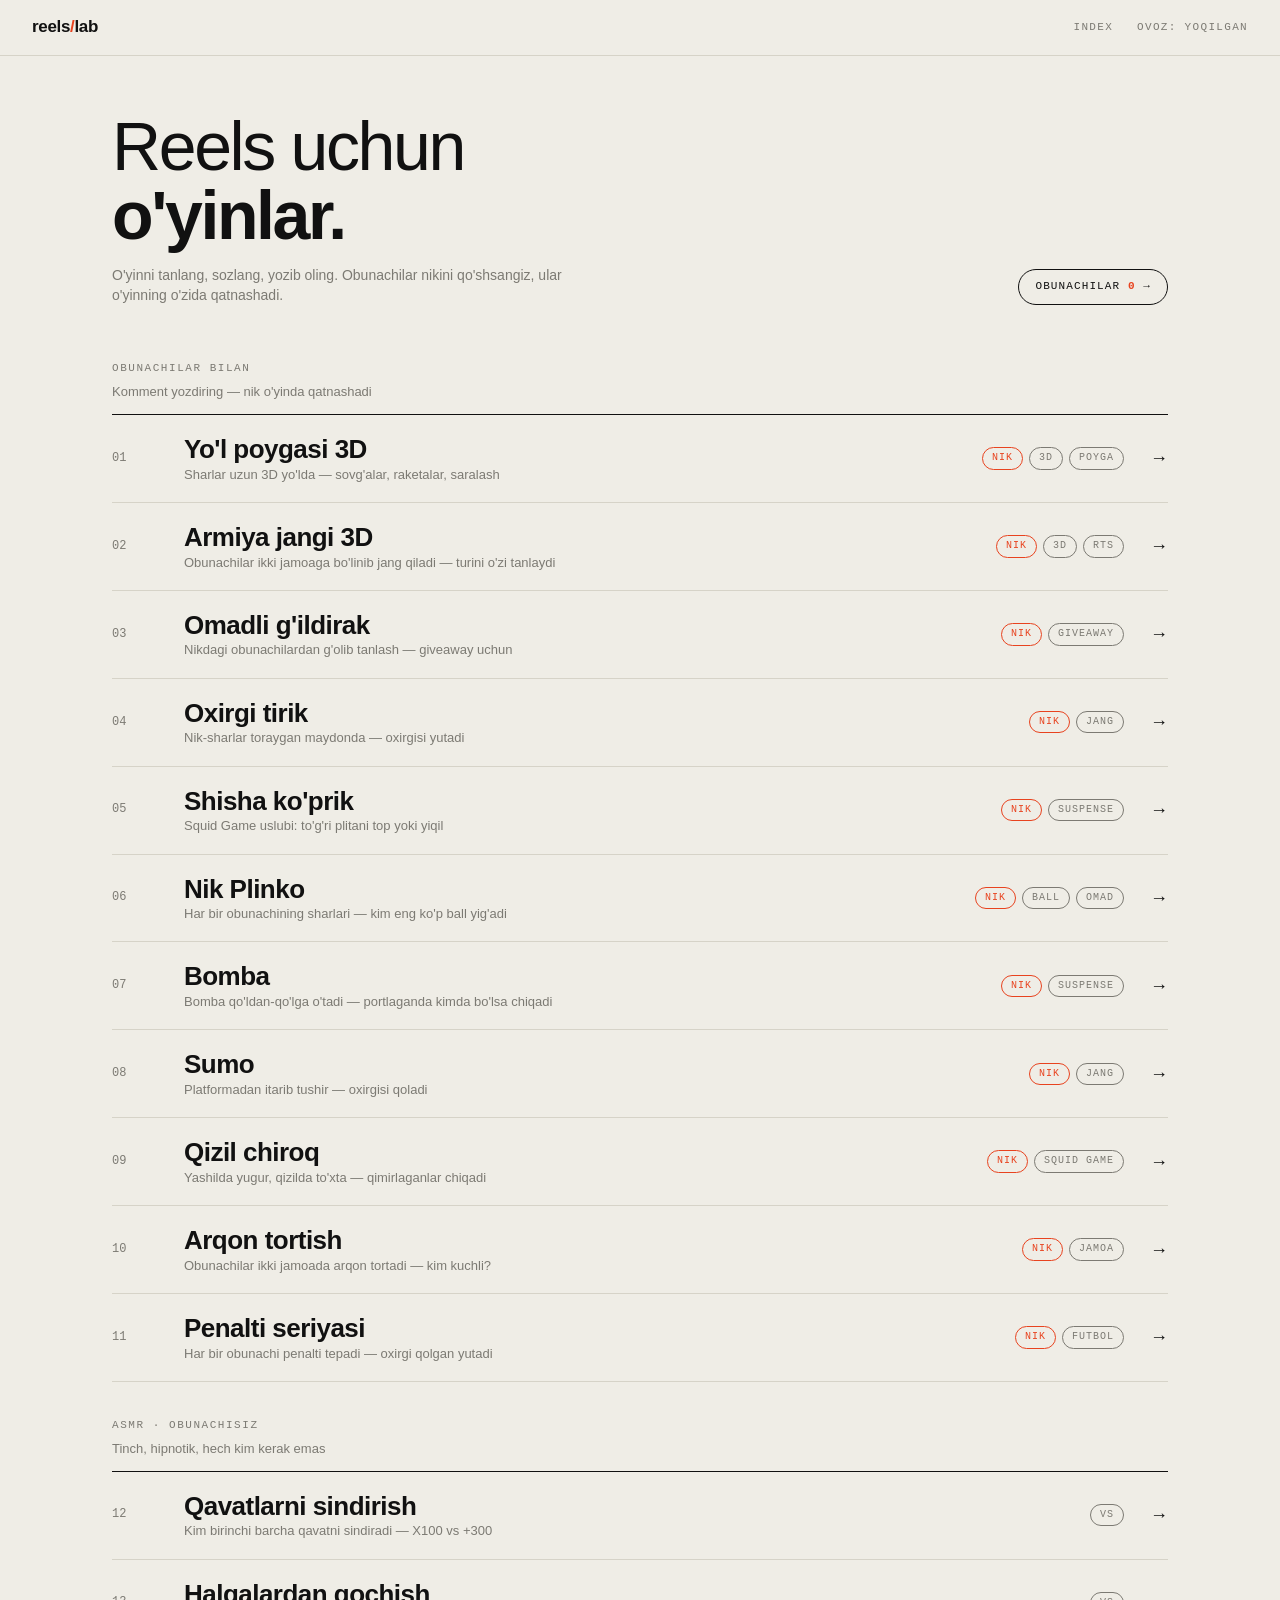
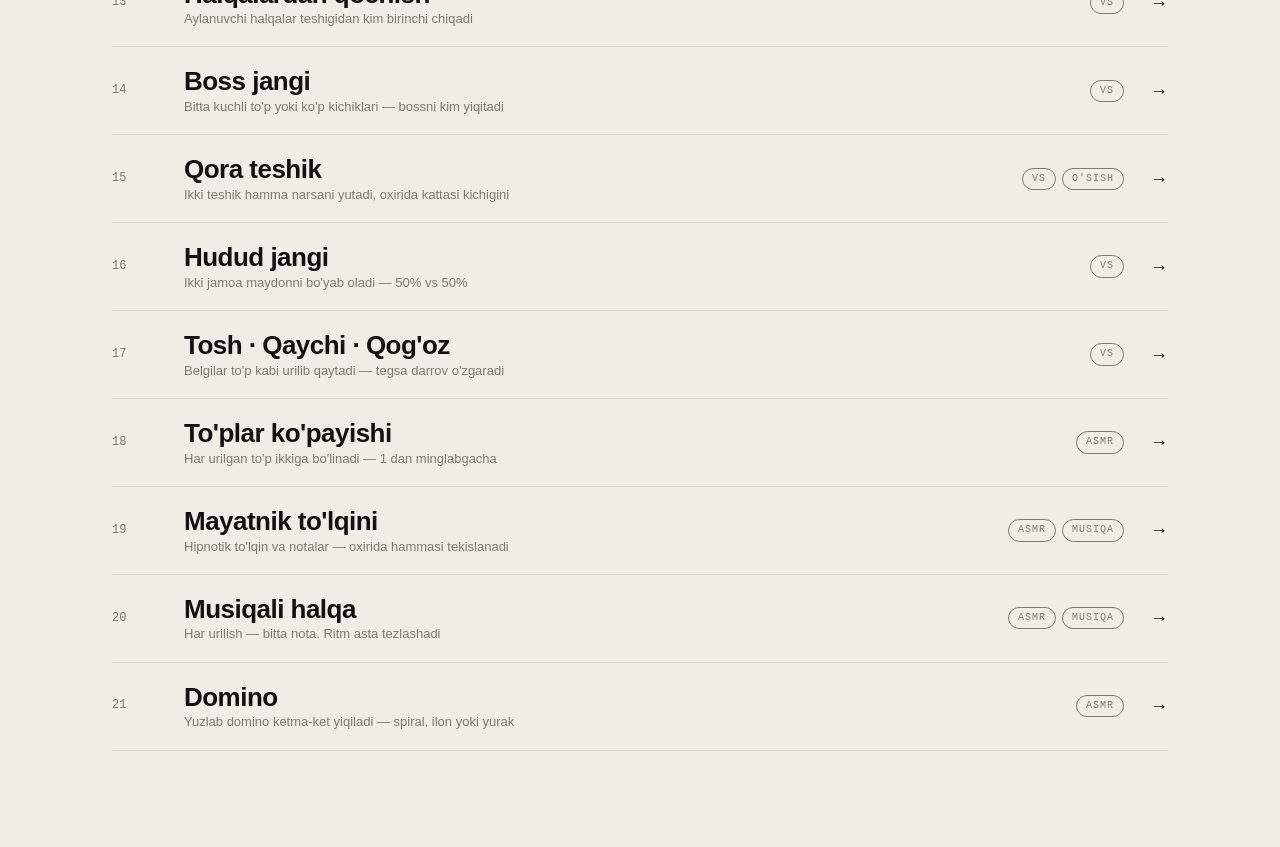
==== index.html @ 3767e145 "first commit" ====
<!DOCTYPE html>
<html lang="uz">
<head>
    <meta charset="UTF-8">
    <meta name="viewport" content="width=device-width, initial-scale=1">
    <title>Reels Lab — Reels uchun o'yinlar</title>
    <link rel="stylesheet" href="css/app.css">
</head>
<body>
    <header class="bar">
        <div class="mark">reels<i>/</i>lab</div>
        <nav>
            <button class="link" id="navHome">Index</button>
            <button class="link" id="navMute">Ovoz: yoqilgan</button>
        </nav>
    </header>

    <!-- BOSH SAHIFA -->
    <main id="home" class="home">
        <div class="hero">
            <div>
                <h1>Reels uchun<br><b>o'yinlar.</b></h1>
                <p>O'yinni tanlang, sozlang, yozib oling. Obunachilar nikini qo'shsangiz, ular o'yinning o'zida qatnashadi.</p>
            </div>
            <button class="roster-chip" id="homeRoster">Obunachilar <b id="homeRosterCount">0</b> →</button>
        </div>
        <div id="index"></div>
    </main>

    <!-- STUDIYA -->
    <main id="studio" class="studio" hidden>
        <section class="stage-col">
            <div class="phone">
                <canvas id="stage"></canvas>
                <div class="gate" id="gate" hidden>
                    <div class="gate-card">
                        <div class="gate-kicker">Tayyor</div>
                        <h3>Boshlashdan oldin</h3>
                        <p>Videoga yozib olib boshlaymizmi yoki shunchaki ko'rib chiqamizmi?</p>
                        <button class="btn solid wide" id="gateRec">● Yozib boshlash</button>
                        <button class="btn wide" id="gatePlay">▶ Yozuvsiz boshlash</button>
                    </div>
                </div>
            </div>
            <div class="controls">
                <button class="btn" id="btnRestart">↻ Qayta</button>
                <button class="btn" id="btnPause">Pauza</button>
                <button class="btn rec" id="btnRec">Yozish</button>
                <span class="timer" id="recTimer"></span>
                <a class="save" id="saveLink" hidden>Videoni saqlash</a>
                <a class="save" id="srtLink" hidden>Diktor matni (.srt)</a>
                <div class="rec-note" id="recNote"></div>
            </div>
        </section>
        <aside class="side">
            <div class="side-head">
                <button class="link back" id="btnBack">← Index</button>
                <h2 id="gameName"></h2>
                <p id="gameTagline"></p>
            </div>
            <div class="tabs">
                <button class="tab on" data-tab="game">O'yin</button>
                <button class="tab" data-tab="video">Video</button>
                <button class="tab" data-tab="roster">Obunachilar</button>
            </div>
            <div class="panels">
                <div id="panelGame"></div>
                <div id="panelVideo" hidden></div>
                <div id="panelVoice" hidden></div>
                <div id="panelRoster" hidden>
                    <div class="roster-count"><span id="rosterCount">0</span><small>nik</small></div>
                    <ol class="steps">
                        <li>Videoda: "Nikingizni kommentga yozing — o'yinda qatnashasiz".</li>
                        <li>Kommentlardagi nik-larni nusxalab, shu yerga joylang (har qatorga bitta yoki vergul bilan).</li>
                        <li>"nik" belgisi bor o'yinlar ularni avtomatik ishtirokchi qiladi, yetmasa emoji/bot to'ldiradi.</li>
                        <li>Armiya jangida jangchi turini tanlash uchun: <b>nik ritsar</b>, <b>nik:kamonchi</b>, jodugar, otliq yoki shifokor.</li>
                    </ol>
                    <div class="field">
                        <div class="field-head"><label class="field-label">Nik ro'yxati</label></div>
                        <textarea id="rosterText" rows="12" placeholder="@ali_01&#10;sevara&#10;javohir, madina"></textarea>
                    </div>
                    <div class="row-btns">
                        <button class="btn" id="rosterShuffle">Aralashtirish</button>
                        <button class="btn" id="rosterDemo">Namuna 12 ta</button>
                        <button class="btn" id="rosterClear">Tozalash</button>
                    </div>

                    <div class="group">Zaxira nusxa</div>
                    <p class="rost-help">Ro'yxat, jangchi turlari, jamoalar va statistika brauzer xotirasida saqlanadi. Boshqa kompyuterda davom etish uchun faylga saqlang va u yerda tiklang.</p>
                    <div class="row-btns">
                        <button class="btn solid" id="rosterExport">⬇ Faylga saqlash</button>
                        <button class="btn" id="rosterImport">⬆ Tiklash (qo'shish)</button>
                        <button class="btn" id="rosterImportReplace">⬆ Tiklash (almashtirish)</button>
                        <input type="file" id="rosterFile" accept=".json,application/json" hidden>
                    </div>
                    <div class="rost-note" id="rosterNote"></div>

                    <div class="group">Obunachilar jadvali</div>
                    <div id="rosterTable" class="rost-table"></div>
                    <div class="row-btns">
                        <button class="btn" id="teamsReset">Jamoalarni tozalash</button>
                        <button class="btn" id="statsReset">Statistikani tozalash</button>
                    </div>
                </div>
            </div>
        </aside>
    </main>

    <!-- tashqi kutubxona (lokal nusxa) -->
    <script src="lib/three.min.js"></script>
    <script src="lib/post/CopyShader.js"></script>
    <script src="lib/post/LuminosityHighPassShader.js"></script>
    <script src="lib/post/EffectComposer.js"></script>
    <script src="lib/post/MaskPass.js"></script>
    <script src="lib/post/ShaderPass.js"></script>
    <script src="lib/post/RenderPass.js"></script>
    <script src="lib/post/UnrealBloomPass.js"></script>

    <!-- core -->
    <script src="js/core/util.js"></script>
    <script src="js/core/draw.js"></script>
    <script src="js/core/audio.js"></script>
    <script src="js/core/fx.js"></script>
    <script src="js/core/registry.js"></script>
    <script src="js/core/gl.js"></script>
    <script src="js/core/mp4fix.js"></script>
    <script src="js/core/recorder.js"></script>
    <script src="js/core/session.js"></script>

    <!-- features -->
    <script src="js/features/roster.js"></script>
    <script src="js/features/narrator.js"></script>
    <script src="js/features/backup.js"></script>
    <script src="js/features/video-settings.js"></script>
    <script src="js/features/overlay.js"></script>

    <!-- o'yinlar (tartib bosh sahifadagi tartibni belgilaydi) -->
    <script src="js/games/track3d/track-builder.js"></script>
    <script src="js/games/track3d/rail-physics.js"></script>
    <script src="js/games/track3d/scene.js"></script>
    <script src="js/games/track3d/index.js"></script>
    <script src="js/games/army/sim.js"></script>
    <script src="js/games/army/units.js"></script>
    <script src="js/games/army/scene.js"></script>
    <script src="js/games/army/index.js"></script>
    <script src="js/games/wheel.js"></script>
    <script src="js/games/royale.js"></script>
    <script src="js/games/glass-bridge.js"></script>
    <script src="js/games/nick-plinko.js"></script>
    <script src="js/games/bomb.js"></script>
    <script src="js/games/sumo.js"></script>
    <script src="js/games/red-light.js"></script>
    <script src="js/games/tug.js"></script>
    <script src="js/games/penalty.js"></script>
    <script src="js/games/vs/vs-kit.js"></script>
    <script src="js/games/vs/floors.js"></script>
    <script src="js/games/vs/rings.js"></script>
    <script src="js/games/vs/boss.js"></script>
    <script src="js/games/hole.js"></script>
    <script src="js/games/territory.js"></script>
    <script src="js/games/rps.js"></script>
    <script src="js/games/multiply.js"></script>
    <script src="js/games/pendulum.js"></script>
    <script src="js/games/note-ring.js"></script>
    <script src="js/games/domino.js"></script>

    <!-- ui -->
    <script src="js/ui/form.js"></script>
    <script src="js/ui/shell.js"></script>
</body>
</html>
---- css/app.css ----
/* Reels Lab — minimal, qog'ozsimon dizayn. Bitta urg'u rangi, ingichka chiziqlar, tipografiya hal qiladi. */
:root {
    --paper: #efede6;
    --card: #f7f6f1;
    --ink: #111111;
    --mute: #7c7a73;
    --rule: #d6d3c8;
    --accent: #e8431f;
    --mono: ui-monospace, "SF Mono", "JetBrains Mono", Consolas, "Liberation Mono", monospace;
    --sans: "Inter", "Segoe UI", "Helvetica Neue", Arial, sans-serif;
}

* { box-sizing: border-box; }
html, body { margin: 0; height: 100%; }
body {
    background: var(--paper);
    color: var(--ink);
    font-family: var(--sans);
    font-size: 14px;
    line-height: 1.45;
    -webkit-font-smoothing: antialiased;
}
button { font: inherit; color: inherit; cursor: pointer; background: none; border: 0; padding: 0; }
[hidden] { display: none !important; }

/* ---------- yuqori qator ---------- */
.bar {
    height: 56px; padding: 0 32px;
    display: flex; align-items: center; justify-content: space-between;
    border-bottom: 1px solid var(--rule);
}
.mark { font-weight: 800; letter-spacing: -0.02em; font-size: 17px; }
.mark i { font-style: normal; color: var(--accent); }
.bar nav { display: flex; gap: 24px; align-items: center; }
.link { font-family: var(--mono); font-size: 11px; letter-spacing: .12em; text-transform: uppercase; color: var(--mute); }
.link:hover, .link.on { color: var(--ink); }

/* ---------- bosh sahifa ---------- */
.home { max-width: 1120px; margin: 0 auto; padding: 56px 32px 96px; }
.hero { display: flex; justify-content: space-between; align-items: flex-end; gap: 32px; margin-bottom: 56px; }
.hero h1 { margin: 0; font-weight: 300; font-size: clamp(36px, 6vw, 68px); line-height: 1.02; letter-spacing: -0.035em; }
.hero h1 b { font-weight: 800; }
.hero p { margin: 14px 0 0; color: var(--mute); max-width: 460px; }
.roster-chip {
    font-family: var(--mono); font-size: 11px; letter-spacing: .1em; text-transform: uppercase;
    border: 1px solid var(--ink); border-radius: 999px; padding: 9px 16px; white-space: nowrap;
}
.roster-chip:hover { background: var(--ink); color: var(--paper); }
.roster-chip b { color: var(--accent); }
.roster-chip:hover b { color: var(--paper); }

.group-title {
    font-family: var(--mono); font-size: 11px; letter-spacing: .14em; text-transform: uppercase;
    color: var(--mute); padding: 36px 0 12px; border-bottom: 1px solid var(--ink);
}
.group-title:first-of-type { padding-top: 0; }
.row {
    display: grid; grid-template-columns: 56px 1fr auto 28px; align-items: center; gap: 16px;
    padding: 20px 0; border-bottom: 1px solid var(--rule); width: 100%; text-align: left;
    transition: background .15s, color .15s, padding .15s;
}
.row:hover { background: var(--ink); color: var(--paper); padding-left: 16px; padding-right: 16px; }
.row .n { font-family: var(--mono); font-size: 12px; color: var(--mute); }
.row:hover .n, .row:hover .sub { color: #aaa79d; }
.row .name { font-size: 26px; font-weight: 600; letter-spacing: -0.02em; line-height: 1.1; }
.row .sub { display: block; margin-top: 4px; font-size: 13px; color: var(--mute); font-weight: 400; letter-spacing: 0; }
.tags { display: flex; gap: 6px; }
.tag { font-family: var(--mono); font-size: 10px; letter-spacing: .1em; text-transform: uppercase; border: 1px solid currentColor; border-radius: 999px; padding: 3px 9px; color: var(--mute); }
.tag.hot { color: var(--accent); border-color: var(--accent); }
.row:hover .tag { color: #aaa79d; }
.row:hover .tag.hot { color: #ff8a6b; border-color: #ff8a6b; }
.row .go { font-size: 18px; text-align: right; }

/* ---------- studiya ---------- */
.studio { display: grid; grid-template-columns: minmax(0, 1fr) 420px; height: calc(100vh - 56px); }
.stage-col { display: flex; flex-direction: column; align-items: center; justify-content: center; gap: 14px; padding: 20px; min-width: 0; background: #e6e3da; }
.phone { height: calc(100vh - 56px - 130px); max-height: 940px; aspect-ratio: 9 / 16; background: #0d0d10; border-radius: 18px; overflow: hidden; box-shadow: 0 1px 0 var(--rule), 0 30px 60px -30px rgba(0,0,0,.45); }
.phone canvas { width: 100%; height: 100%; display: block; }
.phone { position: relative; }
.gate { position: absolute; inset: 0; display: flex; align-items: center; justify-content: center; padding: 24px; background: rgba(13,13,16,.62); backdrop-filter: blur(3px); }
.gate-card { width: 100%; max-width: 300px; background: var(--paper); color: var(--ink); border-radius: 18px; padding: 24px 22px 22px; text-align: left; }
.gate-kicker { font-family: var(--mono); font-size: 10px; letter-spacing: .16em; text-transform: uppercase; color: var(--accent); }
.gate-card h3 { margin: 6px 0 6px; font-size: 22px; letter-spacing: -0.02em; }
.gate-card p { margin: 0 0 18px; color: var(--mute); font-size: 13px; }
.group-note { display: block; margin-top: 6px; text-transform: none; letter-spacing: 0; font-family: var(--sans); font-size: 13px; color: var(--mute); }
.rec-note { flex-basis: 100%; text-align: center; font-size: 12px; color: var(--accent); min-height: 0; }
.btn.wide { display: block; width: 100%; margin-top: 8px; text-align: center; }
.controls { display: flex; align-items: center; gap: 10px; flex-wrap: wrap; justify-content: center; }
.btn {
    font-family: var(--mono); font-size: 11px; letter-spacing: .1em; text-transform: uppercase;
    border: 1px solid var(--ink); border-radius: 999px; padding: 10px 18px; background: transparent;
    transition: background .15s, color .15s;
}
.btn:hover { background: var(--ink); color: var(--paper); }
.btn.solid { background: var(--ink); color: var(--paper); }
.btn.solid:hover { background: #000; }
.btn.rec { border-color: var(--accent); color: var(--accent); }
.btn.rec:hover { background: var(--accent); color: #fff; }
.btn.rec.live { background: var(--accent); color: #fff; }
.btn.rec.live::before { content: ""; display: inline-block; width: 7px; height: 7px; border-radius: 50%; background: #fff; margin-right: 8px; animation: blink 1s infinite; }
@keyframes blink { 50% { opacity: .25; } }
.timer { font-family: var(--mono); font-size: 12px; min-width: 42px; color: var(--mute); }
.save { font-family: var(--mono); font-size: 11px; letter-spacing: .08em; text-transform: uppercase; color: var(--accent); text-decoration: underline; text-underline-offset: 3px; }

.side { border-left: 1px solid var(--rule); background: var(--paper); display: flex; flex-direction: column; min-height: 0; }
.side-head { padding: 22px 28px 0; }
.back { margin-bottom: 18px; }
.side-head h2 { margin: 0; font-size: 26px; font-weight: 700; letter-spacing: -0.02em; }
.side-head p { margin: 4px 0 0; color: var(--mute); }
.tabs { display: flex; gap: 22px; padding: 18px 28px 0; border-bottom: 1px solid var(--rule); }
.tab { font-family: var(--mono); font-size: 11px; letter-spacing: .12em; text-transform: uppercase; color: var(--mute); padding: 0 0 12px; border-bottom: 2px solid transparent; margin-bottom: -1px; }
.tab.on { color: var(--ink); border-color: var(--ink); }
.panels { flex: 1; overflow-y: auto; padding: 8px 28px 40px; }

/* ---------- forma ---------- */
.group { font-family: var(--mono); font-size: 10px; letter-spacing: .16em; text-transform: uppercase; color: var(--accent); margin: 28px 0 4px; }
.field { padding: 14px 0; border-bottom: 1px solid var(--rule); }
.field-head { display: flex; justify-content: space-between; align-items: baseline; margin-bottom: 8px; }
.field-label { font-family: var(--mono); font-size: 11px; letter-spacing: .08em; text-transform: uppercase; color: var(--ink); }
.field-out { font-family: var(--mono); font-size: 12px; color: var(--mute); }
.field-hint { margin-top: 6px; font-size: 12px; color: var(--mute); }
input[type=text], input[type=number], select, textarea {
    width: 100%; font: inherit; color: var(--ink); background: transparent;
    border: 0; border-bottom: 1px solid var(--ink); border-radius: 0; padding: 6px 0; outline: none;
}
textarea { border: 1px solid var(--ink); padding: 10px 12px; resize: vertical; font-family: var(--mono); font-size: 12px; background: var(--card); }
input[type=text]:focus, input[type=number]:focus, select:focus { border-bottom-color: var(--accent); }
input[type=range] { width: 100%; accent-color: var(--ink); height: 18px; margin: 0; }
.segment { display: flex; border: 1px solid var(--ink); border-radius: 999px; overflow: hidden; }
.seg { flex: 1; padding: 7px 8px; font-family: var(--mono); font-size: 11px; letter-spacing: .04em; border-right: 1px solid var(--ink); white-space: nowrap; }
.seg:last-child { border-right: 0; }
.seg.on { background: var(--ink); color: var(--paper); }
.switch { position: relative; display: inline-block; width: 38px; height: 22px; }
.switch input { opacity: 0; width: 0; height: 0; }
.knob { position: absolute; inset: 0; border: 1px solid var(--ink); border-radius: 999px; transition: background .15s; }
.knob::after { content: ""; position: absolute; top: 3px; left: 3px; width: 14px; height: 14px; border-radius: 50%; background: var(--ink); transition: transform .15s, background .15s; }
.switch input:checked + .knob { background: var(--ink); }
.switch input:checked + .knob::after { transform: translateX(16px); background: var(--paper); }

/* ---------- obunachilar paneli ---------- */
.roster-count { font-size: 44px; font-weight: 300; letter-spacing: -0.03em; margin: 18px 0 2px; }
.roster-count small { font-size: 13px; color: var(--mute); font-weight: 400; letter-spacing: 0; margin-left: 6px; }
.steps { margin: 18px 0; padding: 0; list-style: none; counter-reset: s; }
.steps li { counter-increment: s; display: grid; grid-template-columns: 26px 1fr; gap: 6px; padding: 8px 0; color: #3b3a36; }
.steps li::before { content: counter(s, decimal-leading-zero); font-family: var(--mono); font-size: 11px; color: var(--accent); padding-top: 2px; }
.row-btns { display: flex; gap: 8px; flex-wrap: wrap; margin-top: 12px; }

.game-help { margin: 18px 0 4px; padding: 12px 14px; border-left: 3px solid var(--accent); background: var(--card); font-size: 13px; line-height: 1.5; color: #3b3a36; }
.rost-help { margin: 6px 0 0; font-size: 12px; color: var(--mute); }
.rost-note { margin-top: 8px; font-size: 12px; color: var(--accent); min-height: 16px; }
.rost-table { margin-top: 8px; font-size: 12px; }
.rost-row { display: grid; grid-template-columns: minmax(0, 1.3fr) 1.2fr 0.9fr 0.8fr; gap: 8px; align-items: center; padding: 7px 0; border-bottom: 1px solid var(--rule); }
.rost-row.head { font-family: var(--mono); font-size: 10px; letter-spacing: .1em; text-transform: uppercase; color: var(--mute); }
.rost-row .nm { font-weight: 600; overflow: hidden; text-overflow: ellipsis; white-space: nowrap; }
.rost-row select { font-size: 12px; padding: 3px 0; }
.rost-row .st { font-family: var(--mono); font-size: 11px; color: var(--mute); text-align: right; }
.rost-row .dot { display: inline-block; width: 8px; height: 8px; border-radius: 50%; margin-right: 6px; }
@media (max-width: 980px) {
    .studio { grid-template-columns: 1fr; height: auto; }
    .phone { height: 72vh; }
    .side { border-left: 0; border-top: 1px solid var(--rule); }
    .row { grid-template-columns: 36px 1fr 24px; }
    .row .tags { display: none; }
    .bar, .home { padding-left: 18px; padding-right: 18px; }
    .hero { flex-direction: column; align-items: flex-start; }
}
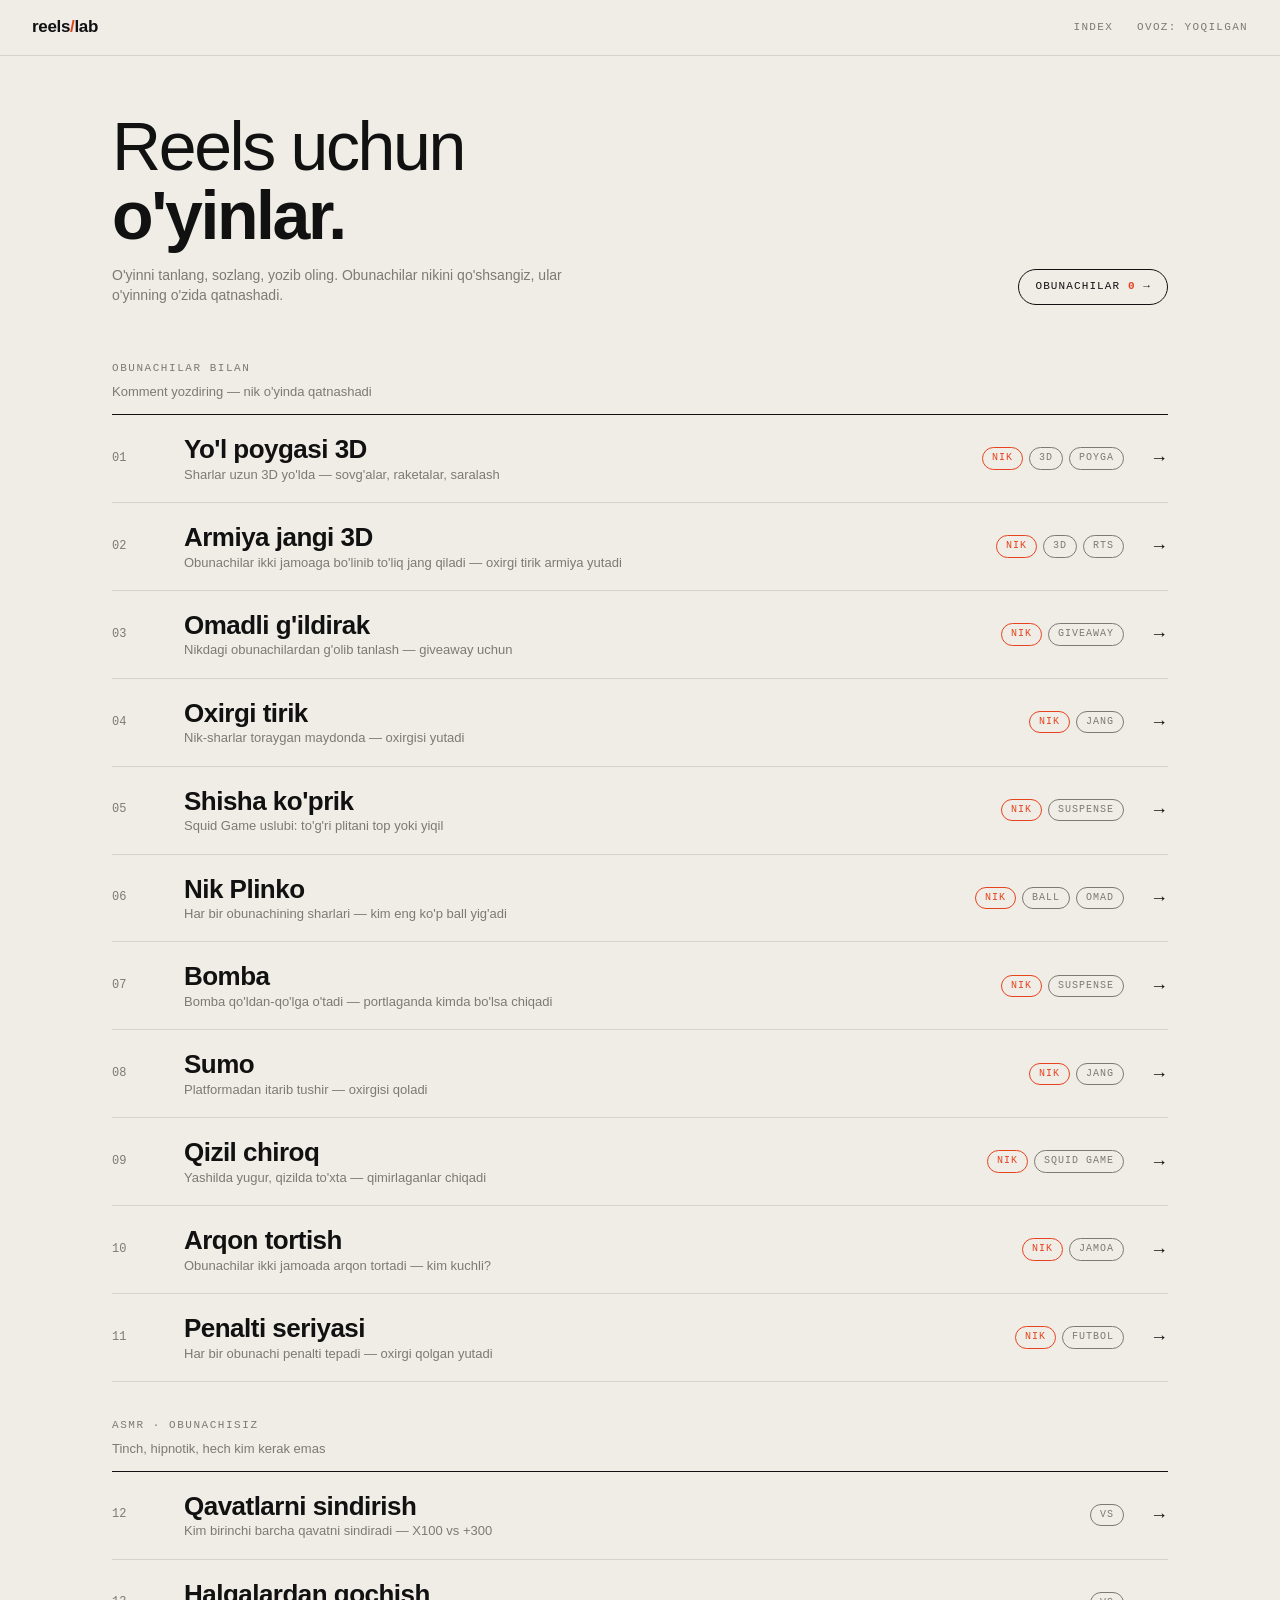
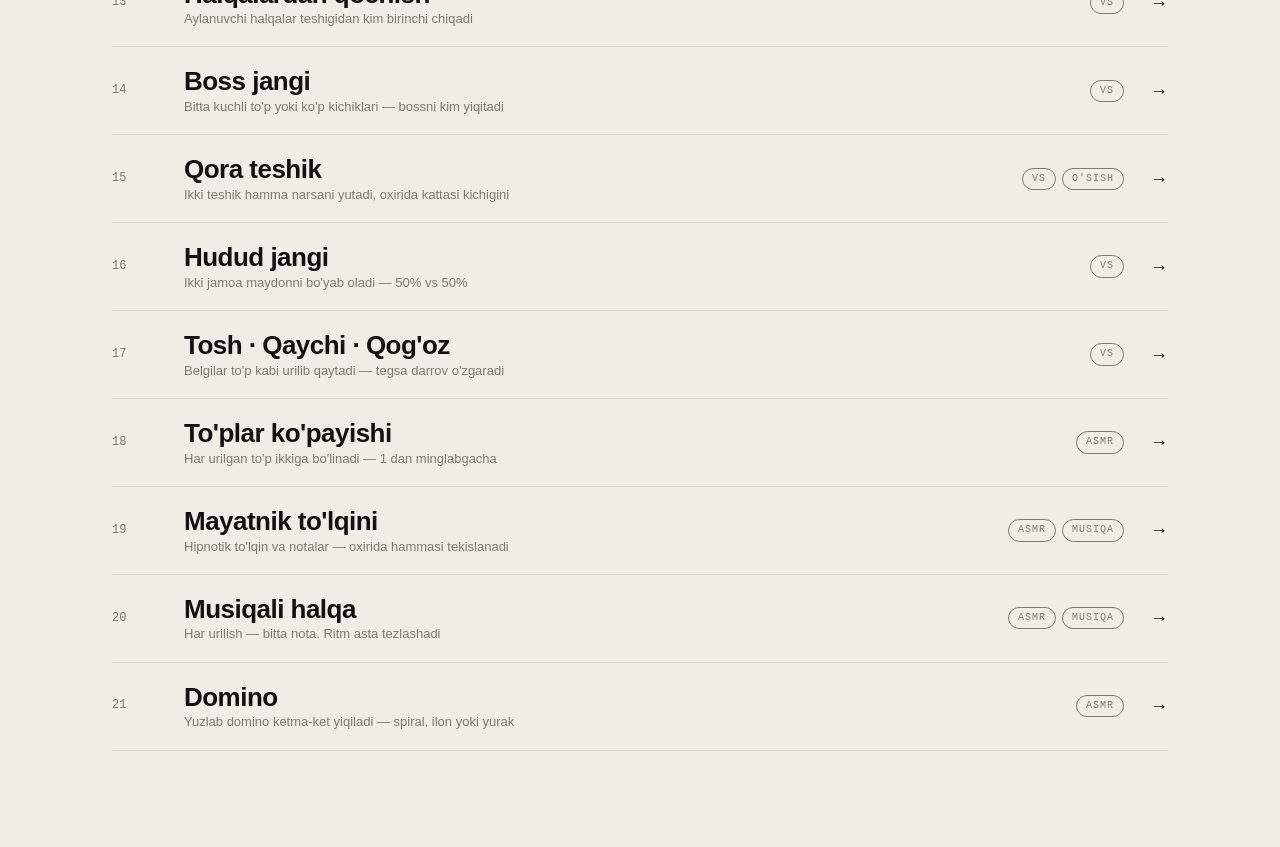
==== commit 17a15b1f: "feat: initialize reels game studio with core engine and minigames" ====
--- a/index.html
+++ b/index.html
@@ -72,9 +72,20 @@
                     <ol class="steps">
                         <li>Videoda: "Nikingizni kommentga yozing — o'yinda qatnashasiz".</li>
                         <li>Kommentlardagi nik-larni nusxalab, shu yerga joylang (har qatorga bitta yoki vergul bilan).</li>
-                        <li>"nik" belgisi bor o'yinlar ularni avtomatik ishtirokchi qiladi, yetmasa emoji/bot to'ldiradi.</li>
+                        <li>"nik" belgisi bor o'yinlar ularni avtomatik ishtirokchi qiladi. "Real obunachilar" yoqilsa faqat ular qatnashadi.</li>
                         <li>Armiya jangida jangchi turini tanlash uchun: <b>nik ritsar</b>, <b>nik:kamonchi</b>, jodugar, otliq yoki shifokor.</li>
                     </ol>
+                    <div class="group">Sozlamalar</div>
+                    <div class="field">
+                        <div class="field-head">
+                            <label class="field-label" for="rosterRealOnly">Real obunachilar</label>
+                            <label class="switch">
+                                <input type="checkbox" id="rosterRealOnly">
+                                <span class="knob"></span>
+                            </label>
+                        </div>
+                        <div class="field-hint">Yoqilsa, o'yinlarda faqat va faqat ro'yxatdagi real obunachilar qatnashadi (bot va emojilar qo'shilmaydi).</div>
+                    </div>
                     <div class="field">
                         <div class="field-head"><label class="field-label">Nik ro'yxati</label></div>
                         <textarea id="rosterText" rows="12" placeholder="@ali_01&#10;sevara&#10;javohir, madina"></textarea>
--- a/css/app.css
+++ b/css/app.css
@@ -115,6 +115,8 @@
 /* ---------- forma ---------- */
 .group { font-family: var(--mono); font-size: 10px; letter-spacing: .16em; text-transform: uppercase; color: var(--accent); margin: 28px 0 4px; }
 .field { padding: 14px 0; border-bottom: 1px solid var(--rule); }
+.field.is-disabled { opacity: 0.38; pointer-events: none; user-select: none; }
+.field.is-disabled input[type=range] { cursor: not-allowed; }
 .field-head { display: flex; justify-content: space-between; align-items: baseline; margin-bottom: 8px; }
 .field-label { font-family: var(--mono); font-size: 11px; letter-spacing: .08em; text-transform: uppercase; color: var(--ink); }
 .field-out { font-family: var(--mono); font-size: 12px; color: var(--mute); }
